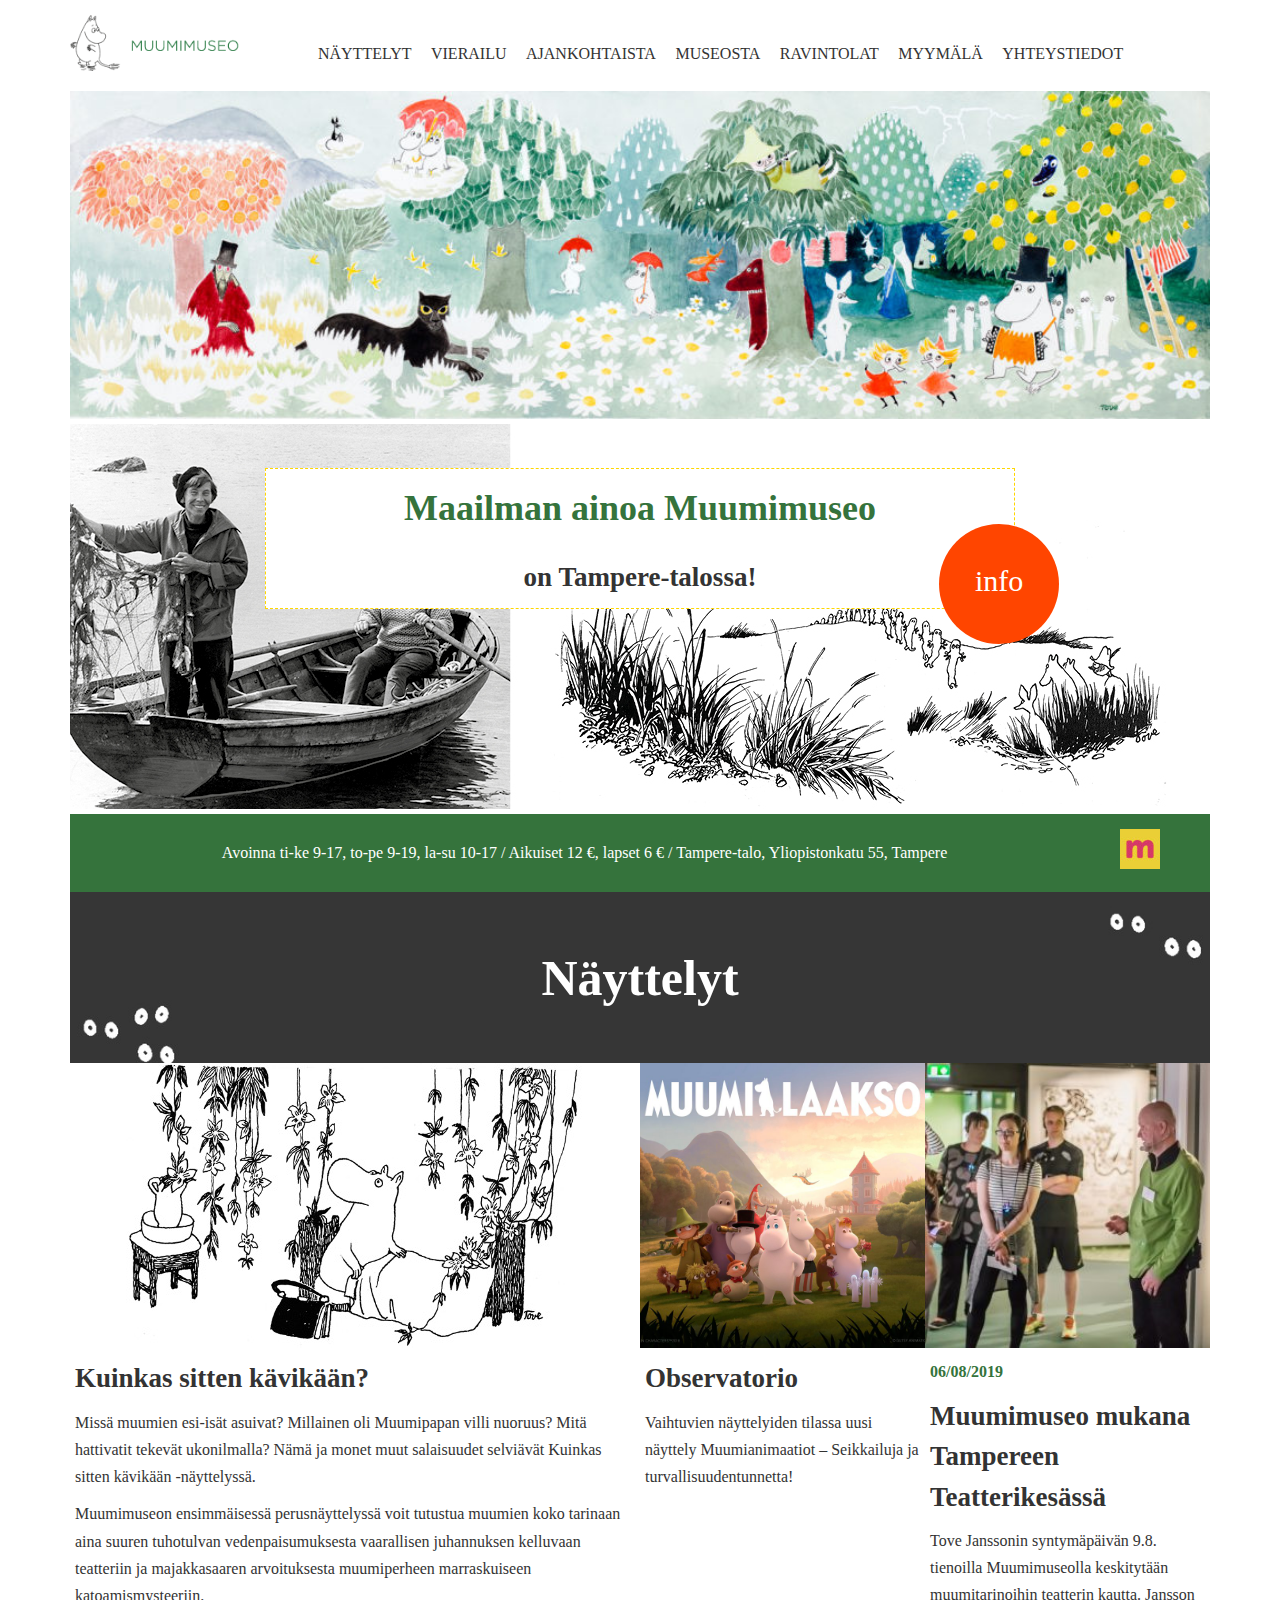
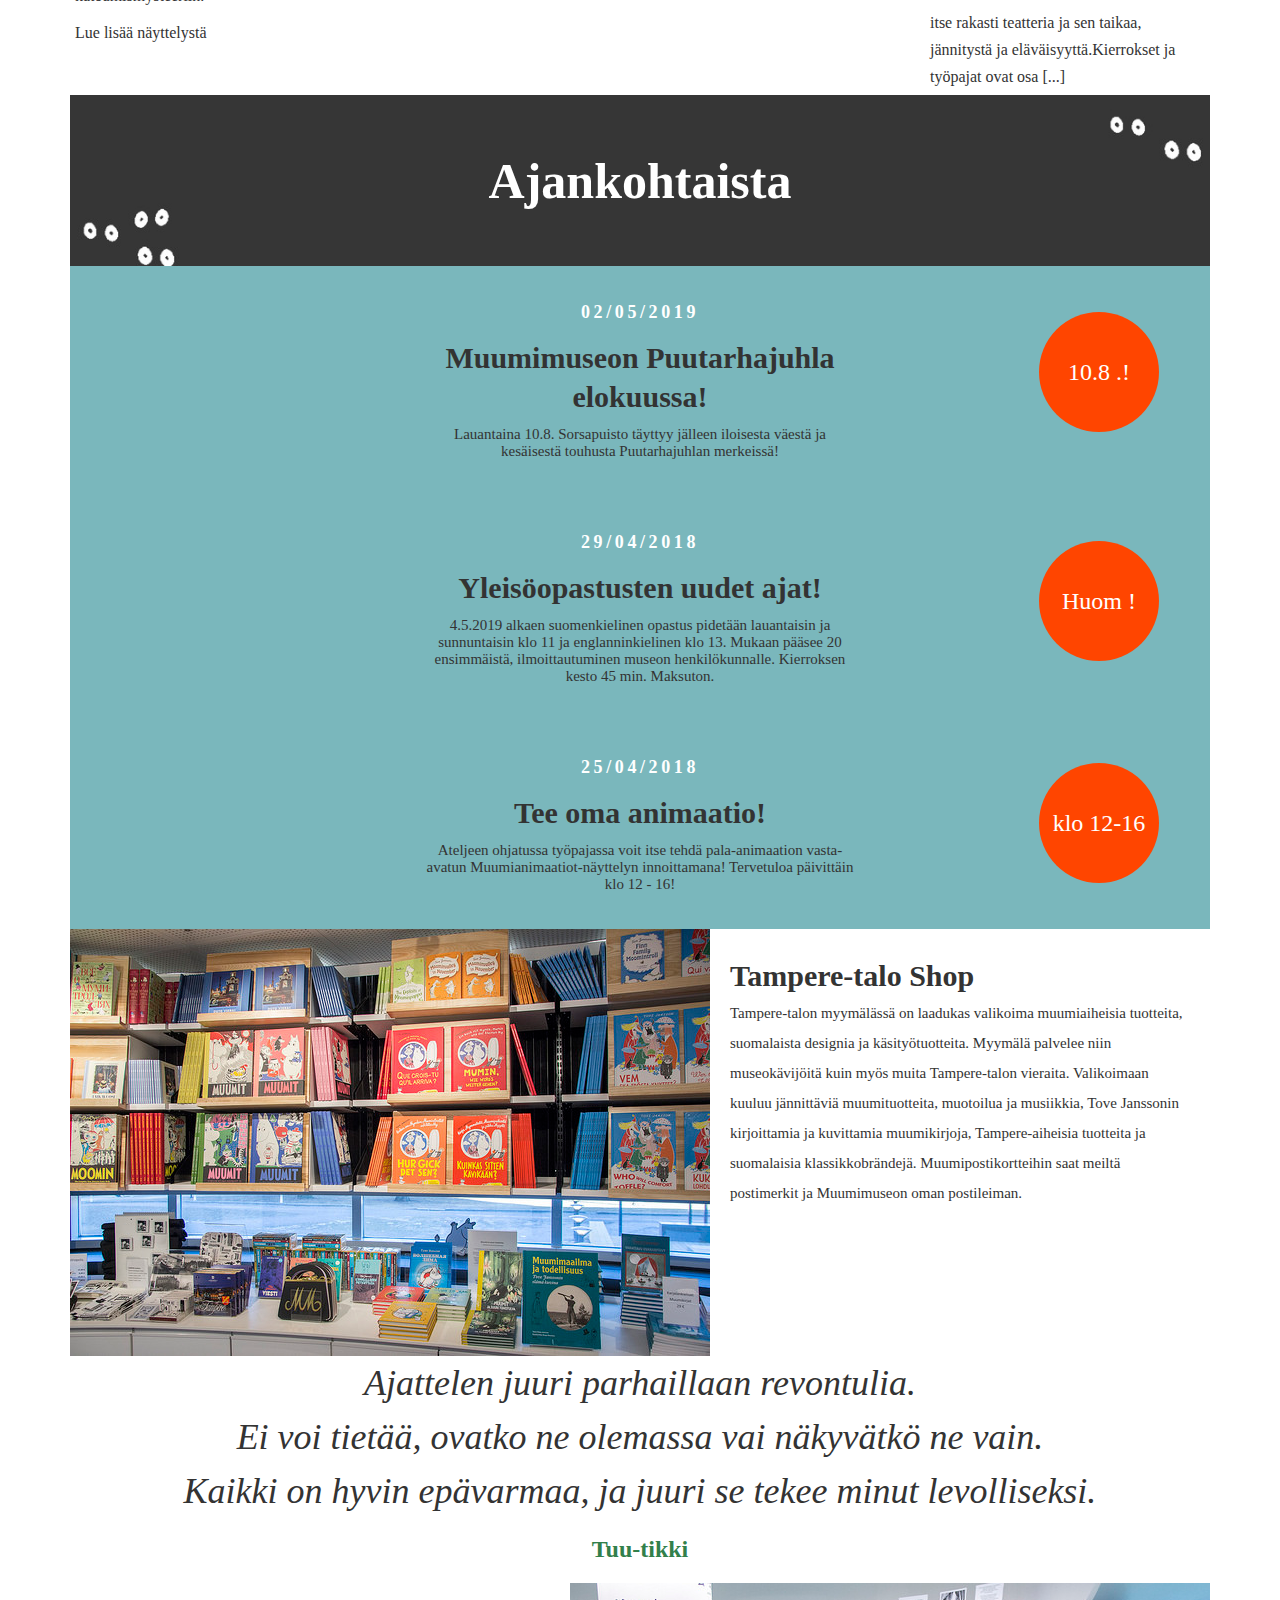
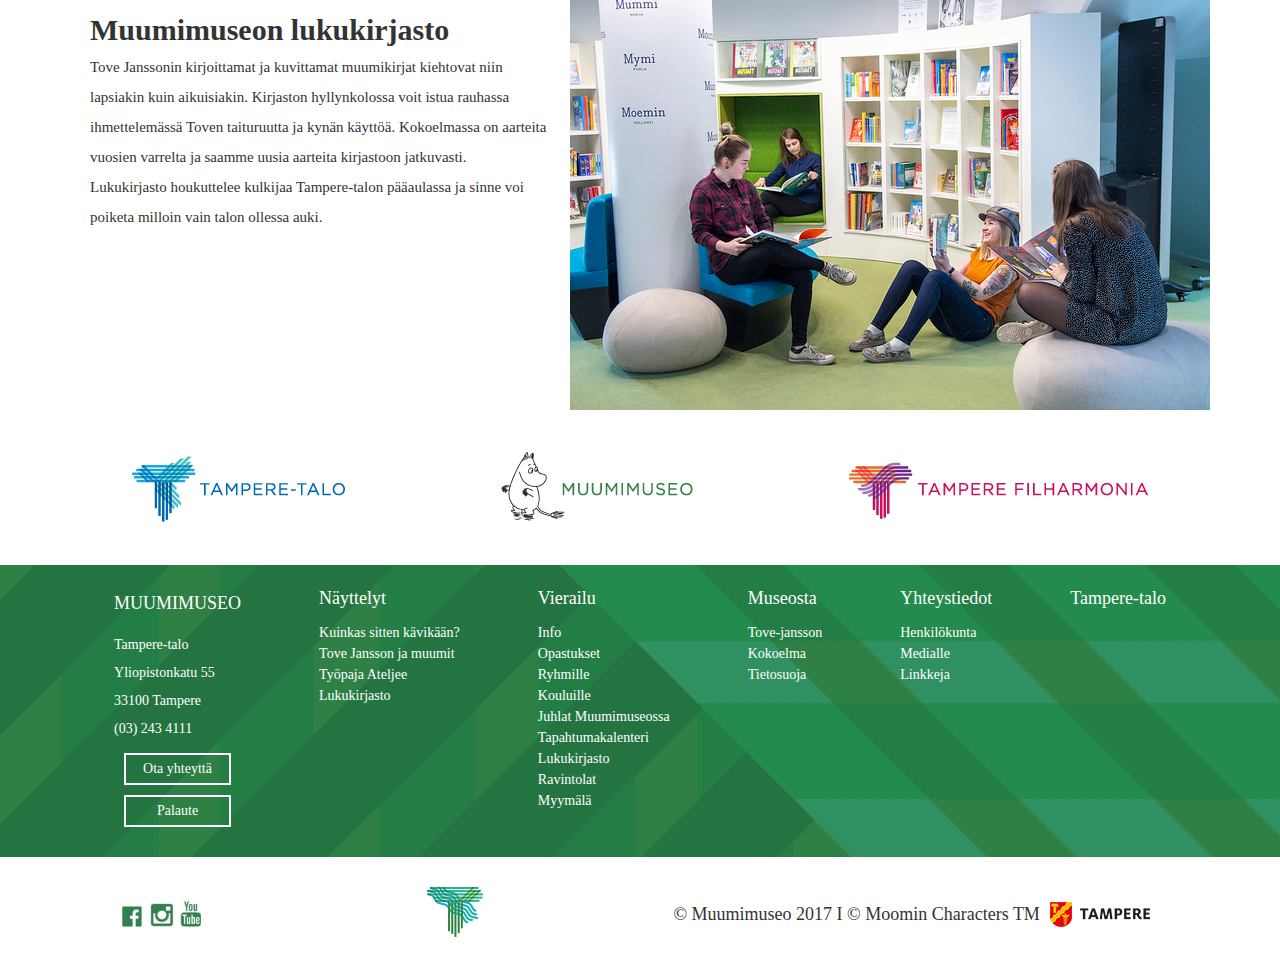
==== Week-3/index.html @ 2abb9e66 "Add files via upload" ====
<!DOCTYPE html>
<html lang="en">
<head>
    <meta charset="UTF-8">
    <meta name="viewport" content="width=device-width, initial-scale=1.0">
    <meta http-equiv="X-UA-Compatible" content="ie=edge">
    <link rel="stylesheet" href="style.css">
    <title>Dont Give Up!</title>
</head>
<body>

    <header class="container">
        
        <div class="topleftlogo">
            <a href="https://muumimuseo.fi/"><img src="images/logo-muumimuseo-fi.png" alt="Logo"></a>
        </div>

        <nav class="nav-container">
            <ul>
               <li>
                    <div class="navitem">
                        <a href="https://muumimuseo.fi/nayttelyt/"> Näyttelyt </a>
                        <ul class="drop-menu">
                            <!-- <li><a href="https://muumimuseo.fi/nayttelyt/kuinkas-sitten-kavikaan/">Kuinkas sitten kävikään?</a></li>
                            <li><a href="https://muumimuseo.fi/nayttelyt/observatorio/">Observatorio</a></li>
                            <li><a href="https://muumimuseo.fi/nayttelyt/lukukirjasto/">Lukukirjasto</a></li>
                            <li><a href="https://muumimuseo.fi/nayttelyt/tyopaja-ateljee/">Työpaja Ateljee</a></li>
                            <li><a href="https://muumimuseo.fi/myymala/">Myymälä</a></li>
                            <li><a href="https://muumimuseo.fi/tapahtumakalenteri/">Tapahtumat</a></li> -->
                        </ul> 
                    </div> 
                </li>

                <li>
                    <div class="navitem">
                        <a href="https://muumimuseo.fi/vierailu/">Vierailu</a>
                        <ul class="drop-menu">
                            <!-- <li><a href="https://muumimuseo.fi/vierailu/info/">Info </a></li>
                            <li><a href="https://muumimuseo.fi/vierailu/opastukset/">Opastukset ja työpajat </a></li>
                            <li><a href="https://muumimuseo.fi/vierailu/ryhmille-paketit/"> Ryhmille</a></li>
                            <li><a href="https://muumimuseo.fi/vierailu/kouluille/"> Kouluille</a></li>
                            <li><a href="https://muumimuseo.fi/vierailu/juhlat-muumimuseossa/"> Juhlat Muumimuseossa </a></li>
                            <li><a href="https://muumimuseo.fi/tapahtumakalenteri/"> Tapahtumat</a></li>
                            <li><a href="https://muumimuseo.fi/nayttelyt/lukukirjasto/"> Lukukirjasto </a></li>
                            <li><a href="https://muumimuseo.fi/ravintolat/"> Ravintolat</a></li>
                            <li><a href="https://muumimuseo.fi/myymala/">Myymälä </a></li>                    -->
                        </ul> 
                    </div>
                </li>

                <li>
                    <a href="https://muumimuseo.fi/ajankohtaista/">Ajankohtaista</a>
                </li>
                
                <li>
                    <div class="navitem">
                        <a href="#">Museosta</a>
                        <!-- <ul class="drop-menu">
                            <li><a href="https://muumimuseo.fi/museosta/tove-jansson/">Tove Jansson </a></li>
                            <li><a href="https://muumimuseo.fi/museosta/kokoelma/"> Kokoelma</a></li>
                            <li><a href="https://muumimuseo.fi/museosta/tietosuoja/">Tietosuoja </a></li>
                        </ul>  -->
                    </div>           
                </li>

                <li>
                    <a href="https://muumimuseo.fi/ravintolat/">Ravintolat</a>
                </li>

                <li>
                    <a href="https://muumimuseo.fi/myymala/">Myymälä</a>
                </li>

                <li>
                    <div class="navitem">
                        <a href="https://muumimuseo.fi/yhteystiedot/">Yhteystiedot</a>
                        <ul class="drop-menu">
                            <!-- <li><a href="https://muumimuseo.fi/yhteystiedot/henkilokunta/">Henkilökunta </a></li>
                            <li><a href="https://muumimuseo.fi/yhteystiedot/medialle/"> Medialle</a></li>
                            <li><a href="https://muumimuseo.fi/yhteystiedot/linkkeja/">Linkkejä </a></li> -->
                        </ul>
                    </div>            
                </li>
            </ul>

        </nav>
        
            
        
    </header>
            
    <!-- -------------------HEADER END------------------------- -->
    
    <!-- -------------------    MAIN    --- ----------------------- -->

    <main class="container">
        
        <!-- Banner -->
        <div class="banner-top">
            <img src="images/m-131-web-v-1024x295.jpg" alt="banner top image">
        </div>

        <div class="banner-rest">
           
            <div class="banner-mid">
                <div class="banner-mid-text">
                    <h1> Maailman ainoa Muumimuseo </h1>
                    <h2> on Tampere-talossa! </h2>
                </div>
                <div class="banner-mid-circle">
                    <p> <a href="https://muumimuseo.fi/vierailu/info/"> info </a> </p>
                </div>
            </div>

            <div class="banner-bottom">
                <img src="images/mv2.jpg" alt="banner bottom image">
            </div>

        </div>

        <!-- Green part -->
        <div class="green-info">
    
            <div class="green-info-text">
                <p> Avoinna ti-ke 9-17, to-pe 9-19, la-su 10-17 / Aikuiset 12 €, lapset 6 € / Tampere-talo, 
                Yliopistonkatu 55, Tampere </p>
            </div>

            <div class="green-info-logo">
                <img src="images/museokortti_ikoni.jpg" alt="green info image">
            </div>

        </div>

        <!-- ------ Eyes ------ -->
        <div class="eyes">
            <img src="images/silmat-vasen.gif" alt="eyes left">
            <h2>Näyttelyt</h2>
            <img src="images/silmat-oikea.gif" alt="eyes right">
        </div>
        
        
        <!-- Slides -->
        <div class="slides">
            <div class="slide1">
                <img src="images/m-155-web-v_285px.jpg" alt="slide">
                <h2> Kuinkas sitten kävikään? </h2>
                <p> Missä muumien esi-isät asuivat? Millainen oli Muumipapan villi nuoruus? Mitä 
                hattivatit tekevät ukonilmalla? Nämä ja monet muut salaisuudet selviävät Kuinkas sitten kävikään 
                -näyttelyssä. </p>
                <p> Muumimuseon ensimmäisessä perusnäyttelyssä voit tutustua muumien koko tarinaan aina suuren
                tuhotulvan vedenpaisumuksesta vaarallisen juhannuksen kelluvaan teatteriin ja majakkasaaren arvoituksesta 
                muumiperheen marraskuiseen katoamismysteeriin. </p>
                <p> <a href="https://muumimuseo.fi/nayttelyt/kuinkas-sitten-kavikaan/"> Lue lisää näyttelystä</a> </p>
            </div class>

            <div class="slide2"> 
                <img src="images/MMN_key_image_landscape_v03FI-2000px-web-720x720.jpg" alt="slide">
                <h2> Observatorio </h2>
                <p> Vaihtuvien näyttelyiden tilassa uusi näyttely Muumianimaatiot – Seikkailuja ja turvallisuudentunnetta! </p>
            </div>

            <div class="slide2">
                <img src="images/Visit_Tampere_Guided_Tour_Moomin_Museum_Laura_Vanzo-6-web-260x260 (1).jpg" alt="slide">
                <p class="date"> 06/08/2019 </p>
                <h2> Muumimuseo mukana Tampereen Teatterikesässä </h2>
                <p>  Tove Janssonin syntymäpäivän 9.8. tienoilla Muumimuseolla keskitytään muumitarinoihin teatterin kautta.
                 Jansson itse rakasti teatteria ja sen taikaa, jännitystä ja eläväisyyttä.Kierrokset ja työpajat ovat osa [...] </p>
            </div>

        </div>

        <!-- Eyes 2 -->
        <div class="eyes">
                <img src="images/silmat-vasen.gif" alt="eyes left">
                <h2>Ajankohtaista</h2>
                <img src="images/silmat-oikea.gif" alt="eyes right">
            </div>
            
     

        <!-- -------Blues ------ -->
        <div class="blues blue1">
            <div>
                <a href="https://muumimuseo.fi/nayttelyt/tyopaja-ateljee/" target="_blank">
                    <p class="date"> 02/05/2019</p>
                    <h2>Muumimuseon Puutarhajuhla elokuussa!</h2>
                    <p>Lauantaina 10.8. Sorsapuisto täyttyy jälleen iloisesta väestä ja kesäisestä touhusta
                     Puutarhajuhlan merkeissä!</p>
                </a>
            </div>
            <p class="blue-circle"> 10.8 .! </p>
        </div>
        
        <div class="blues blue2">
            <div>
                <a href="https://muumimuseo.fi/vierailu/taikatalvi/" target="_blank">
                    <p class="date"> 29/04/2018</p>
                    <h2>Yleisöopastusten uudet ajat!</h2>
                    <p>4.5.2019 alkaen suomenkielinen opastus pidetään lauantaisin ja sunnuntaisin klo 11
                    ja englanninkielinen klo 13. Mukaan pääsee 20 ensimmäistä, ilmoittautuminen museon henkilökunnalle. 
                    Kierroksen kesto 45 min. Maksuton.</p>
                </a>
            </div>
            <p class="blue-circle"> Huom ! </p>
        </div>

        <div class="blues blue3">
            <div>
                <a href="https://muumimuseo.fi/vierailu/taikatalvi/" target="_blank">
                    <p class="date"> 25/04/2018</p>
                    <h2>Tee oma animaatio!</h2>
                    <p>Ateljeen ohjatussa työpajassa voit itse tehdä pala-animaation vasta-avatun Muumianimaatiot-näyttelyn
                     innoittamana! Tervetuloa päivittäin klo 12 - 16! </p>
                </a>
            </div>
            <p class="blue-circle"> klo 12-16 </p>
        </div>

        <!-- --------- Article --------- -->
            <div class="article">
                <img src="images/Kuvagalleria-5.jpg" alt="article image1">
                <div>
                    <h2>Tampere-talo Shop </h2>
                    <p>Tampere-talon myymälässä on laadukas valikoima muumiaiheisia tuotteita, suomalaista designia ja käsityötuotteita. Myymälä palvelee niin museokävijöitä kuin myös muita Tampere-talon vieraita. Valikoimaan kuuluu jännittäviä muumituotteita, muotoilua ja musiikkia, Tove Janssonin kirjoittamia ja kuvittamia muumikirjoja, Tampere-aiheisia tuotteita ja suomalaisia klassikkobrändejä. Muumipostikortteihin saat meiltä postimerkit ja Muumimuseon oman postileiman.</p>       
                </div>
            </div>
               
            <div class="tikki">
                <p class="ajattelen"> Ajattelen juuri parhaillaan revontulia.
                    <br>Ei voi tietää, ovatko ne olemassa vai näkyvätkö ne vain.
                    <br>Kaikki on hyvin epävarmaa, ja juuri se tekee minut levolliseksi.
                </p>
        
                <h2>Tuu-tikki</h2>
            </div>
        
            <div class="article">
                    <div>
                        <h2>Muumimuseon lukukirjasto</h2>
                        <p>Tove Janssonin kirjoittamat ja kuvittamat muumikirjat kiehtovat niin lapsiakin kuin aikuisiakin. Kirjaston hyllynkolossa voit istua rauhassa ihmettelemässä Toven taituruutta ja kynän käyttöä. Kokoelmassa on aarteita vuosien varrelta ja saamme uusia aarteita kirjastoon jatkuvasti. <br>Lukukirjasto houkuttelee kulkijaa Tampere-talon pääaulassa ja sinne voi poiketa milloin vain talon ollessa auki.</p>
                    </div>
                    <img src="images/Lukikirjasto-1.jpg" alt="article image2">
                </div>
            </div>

            <!-- ------- logos before footer ------ -->
            <div class="logos">
                <a href="https://tampere-talo.fi/" target="_blank"><img src="images/footer-logo-tampere-talo.png" alt="logo1" ></a>
                <a href="https://muumimuseo.fi/" target="_blank"><img src="images/footer-logo-muumimuseo new.png" alt="logo2" ></a>
                <a href="https://tamperefilharmonia.fi/" target="_blank"><img src="images/footer-logo-tampere-filharmonia.png" alt="logo3" ></a>
            </div>
        
        <!------------------------------ MAIN Ends ---------------------------------------  -->
                
    </main>

    <footer>
        <div class="footer-1-background">    
            <div class="container footer-1">
                <ul class="footer-ul-1">
                    <li><h4>MUUMIMUSEO</h4></li>
                    <li>Tampere-talo</li>
                    <li>Yliopistonkatu 55</li>
                    <li>33100 Tampere</li>
                    <li>(03) 243 4111</li>
                    <li class="footer-button">Ota yhteyttä</li>
                    <li class="footer-button">Palaute</li>
                </ul>
                <ul>
                    <li><h4>Näyttelyt</h4></li>
                    <li>Kuinkas sitten kävikään?</li>
                    <li>Tove Jansson ja muumit</li>
                    <li>Työpaja Ateljee</li>
                    <li>Lukukirjasto</li>
                </ul>
                <ul>
                    <li><h4>Vierailu</h4></li>
                    <li>Info</li>
                    <li>Opastukset</li>
                    <li>Ryhmille</li>
                    <li>Kouluille</li>
                    <li>Juhlat Muumimuseossa</li>
                    <li>Tapahtumakalenteri</li>
                    <li>Lukukirjasto</li>
                    <li>Ravintolat</li>
                    <li>Myymälä</li>
                </ul>
                <ul>
                    <li><h4>Museosta</h4></li>
                    <li>Tove-jansson</li>
                    <li>Kokoelma</li>
                    <li>Tietosuoja</li>
                </ul>
                <ul>
                    <li><h4>Yhteystiedot</h4></li>
                    <li>Henkilökunta</li>
                    <li>Medialle</li>
                    <li>Linkkeja</li>
                </ul>
                <ul>
                    <li><h4>Tampere-talo</h4></li>
                </ul>
            </div>
        </div>  
    
        <div class="footer-2">
            <div class="social-icons">
                <img src="images/facebookikon.jpg" alt="">
                <img src="images/instagramikon.jpg" alt="">
                <img src="images/youtubeikon.jpg" alt="">
            </div>

            <div>
                <img src="images/footer-logo-muumimuseo-center.png" alt="">
            </div>

            <div class="tampere">
                <p>© Muumimuseo 2017 I © Moomin Characters TM</p>
                <img src="images/vaakuna_tampere_muumimuseo new.png" alt="">
            </div>

        </div>
    </footer>
    
</body>
</html>
---- Week-3/style.css ----
* {
    margin:0;
    padding:0;
    color: #333333;
    box-sizing: border-box;
    list-style-type:none;
}

body{
    font-size:18px;
}

img {
    max-width:100%; 
}

a {
    display:block; 
    text-decoration:none;
}

.container {
    margin-left: auto;
    margin-right: auto;
    padding-left: 15px;
    padding-right: 15px;
    width:1170px;
}

main img {width:100%;} 

/* ------------- HEADER --------------- */
header {
    display:flex;
    width: 100%;
    margin-left: auto;
    margin-right: auto;
    margin-top:15px;
    margin-bottom: 15px;
}
    
.topleftlogo img {
    max-width:80%;
}

.nav-container li {
    display:inline-block;
    text-transform: uppercase;
    font-size: 16px;
}   

.nav-container a, .navitem a {
    padding-top:30px; 
    padding-left:15px;
}



/* ------------------------- MAIN BANNER --------------------------- */
.banner-top {
    position: relative;
    z-index: 1;
}

.banner-mid {
    position: absolute;
    display: block;
    z-index: 3;
    background: white;
    border: 1px dashed gold;
    width: 750px;
    text-align: center;
    max-width: 100%;
    margin-left: auto;
    margin-right: auto;
    left: 0;
    right: 0;
    top:52%;
    line-height: 2.2;
}

.banner-mid-text h1 {
    color: #35733c;
}

.banner-mid-text h2 {
    color: #333333;
}


.banner-mid-circle {
    position: absolute;
    z-index: 4;
    border-radius: 50%;
    background: orangered;
    width: 120px;
    height: 120px;
    color: white;
    font-size: 30px;
    text-align: center;
    vertical-align: middle;
    top: 40%;
    left: 90%;
}

.banner-mid-circle p {
    position: relative;
    top:20%;
}

.banner-mid-circle a {
    color: white;
}


.banner-bottom {
    position: relative;
    z-index: 2;
}

/* Green Info */
.green-info {
    display: flex;
    background: #35733c;
    width: 100%;        
    padding: 15px;
}

.green-info-text {
    width: 90%;
    font-size: 16px;
    color: white;
    text-align: center;
    padding: 15px;
} 

.green-info-logo {
    width: 10%;
    text-align: center;
} 

.green-info img {
    max-width: 40px;
    height: 40px;
}

.green-info p {
    color: white;
}

/* ---------Eyes----------- */
.eyes {
    display: flex;
    justify-content: space-between;
    background: #363636;
    align-items: center;
}

.eyes h2 {
    color: white;
    font-size: 50px;
    
}
.eyes img {
    width: 15%;

}


/* ---- Slides ----- */
.slides {
    display: flex;
}

.slide1 {
    width: 50%;
}

.slide2 {
    width: 25%;
}

.slides img {
    max-width: 100%;
    height: auto;
}

.slides p {
    font-size: 16px;
    font-family: serif;
    padding: 5px;
    line-height: 1.7;
}

.slides h2 {
    padding: 5px;
    line-height: 1.5;
}

.date {
    font-size: 18px;
    color: #35733c;
    font-weight: bold;
}

/* Eyes 2 */
.eyes {
    display: flex;
    justify-content: space-between;
    background: #363636;
    align-items: center;
}

.eyes h2 {
    color: white;
    
}
.eyes img {
    width: 15%;

}

/* ------- Blues------ */
.blues {
    position: relative; 
    background-color:#7ab7bc;
    width:100%;
    text-align:center;
    padding:2em;
}

.blues h2 {
    font-size: 30px;  
    padding: 10px;
    line-height: 1.3;
}

.blues p {
    font-size: 15px;
}

.blues .date {
    color:white; 
    letter-spacing: 0.2em;
    font-family: 'Times New Roman', Times, serif;
    padding-bottom: 5px;
    font-size: 18px;
}


.blues .blue-circle {
    top:20%;
    left:85%;
    font-size: 24px;    
}


.blues div {
    width:40%;
    margin:auto;
}

.blue-circle {
    position: absolute;
    text-align:center;
    line-height: 5em;
    font-size:25px;    
    width:120px;
    height:120px;
    background:orangered;
    border-radius: 50%;
    z-index:5;
    left:70%;
    top:30%;   
    color: white; 
}


/* ------------ Article --------- */

.article {
    display:flex;
}

.article div {
    padding:30px 20px;
}

.article p {
    font-size: 15px;
    letter-spacing: 1;
    line-height: 2;
}

.article h2 {
    font-size:30px; 
    padding-bottom:5px; 
}

.tikki {
    text-align: center;
}     

.tikki p {
    font-family: 'Times New Roman', Times, serif;
}

.tikki h2 {
    font-size: 40px;
    color:#32804B;
    padding-top: 8px;
    padding-bottom: 10px;
    margin: 10px;
    font-size: 24px;
}


.ajattelen {
    font-size: 2em;
    line-height: 1.5;
    font-style: italic;
}


/* ----- before footer ----- */
.logos {
    display:flex;
}
    
/* FOOTER */

footer {
    width: 100%;
}
.footer-1-background {
    background-image: url(images/bg-footer-navi.jpg);
}

.footer-1 {
    display: flex;
    justify-content: space-around;
    line-height: 1.5;
    padding: 20px;
}


.footer-1 ul li, .footer-1 ul li h4  {
 color: white; 
 font-weight: 1;
 font-size: 14px;

}

.footer-1 ul li h4 {
    padding-bottom: 10px;
    font-size: 18px;
    text-align: left;
} 

.footer-ul-1 {
    line-height: 2;
    font-size: 20px;
}

.footer-button {
    border: 2px solid white;
    text-align: center;
    font-size: 20px;
    margin: 10px;
}

.footer-2 {
    display: flex;
    justify-content: space-around;
    padding: 30px;
}

.social-icons {
    line-height: 0.5;
    margin: auto 0;
}
.social-icons img {
    width:20%;
}
.footer-2 img {}

.tampere {
    display: flex;
    padding: 10px;
}

.tampere p {
    margin: auto;
}

.tampere img {
    margin: auto;
    /* max-width: 100%;  */
    padding-left: 10px;
}
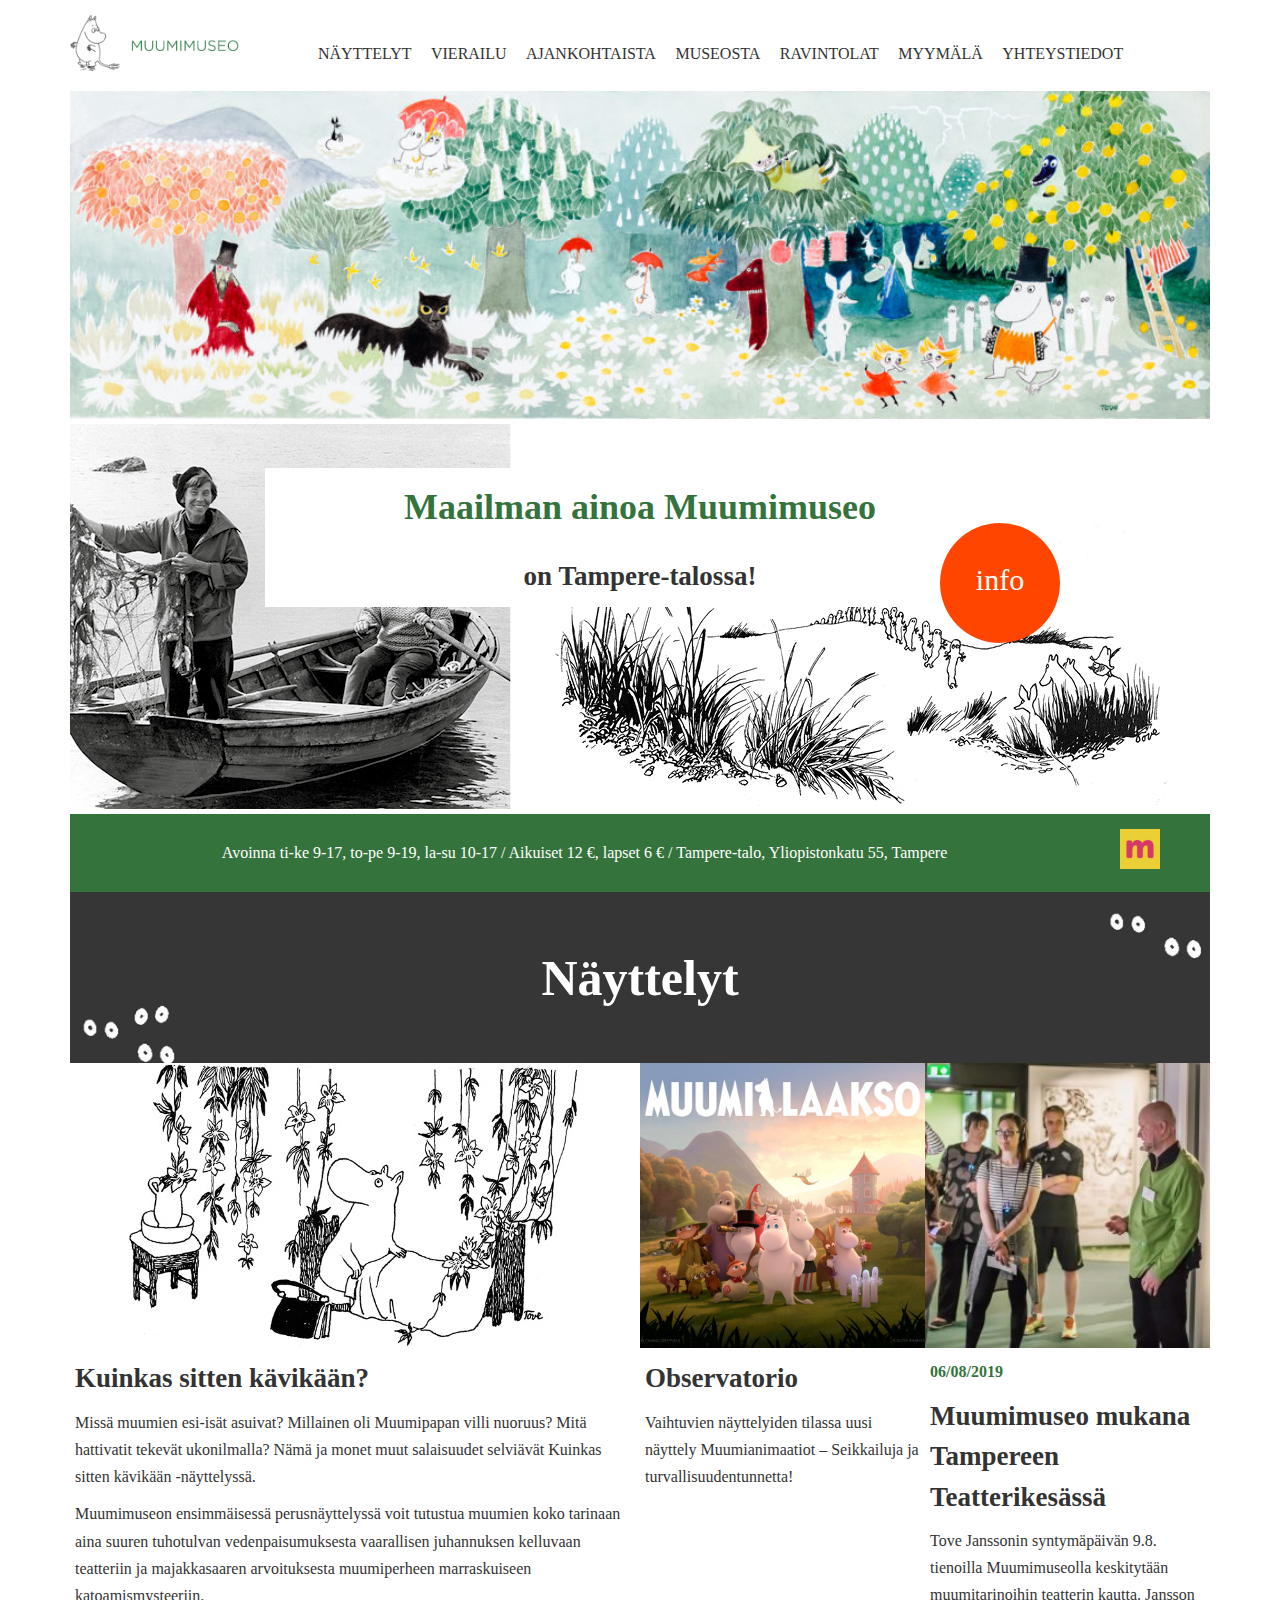
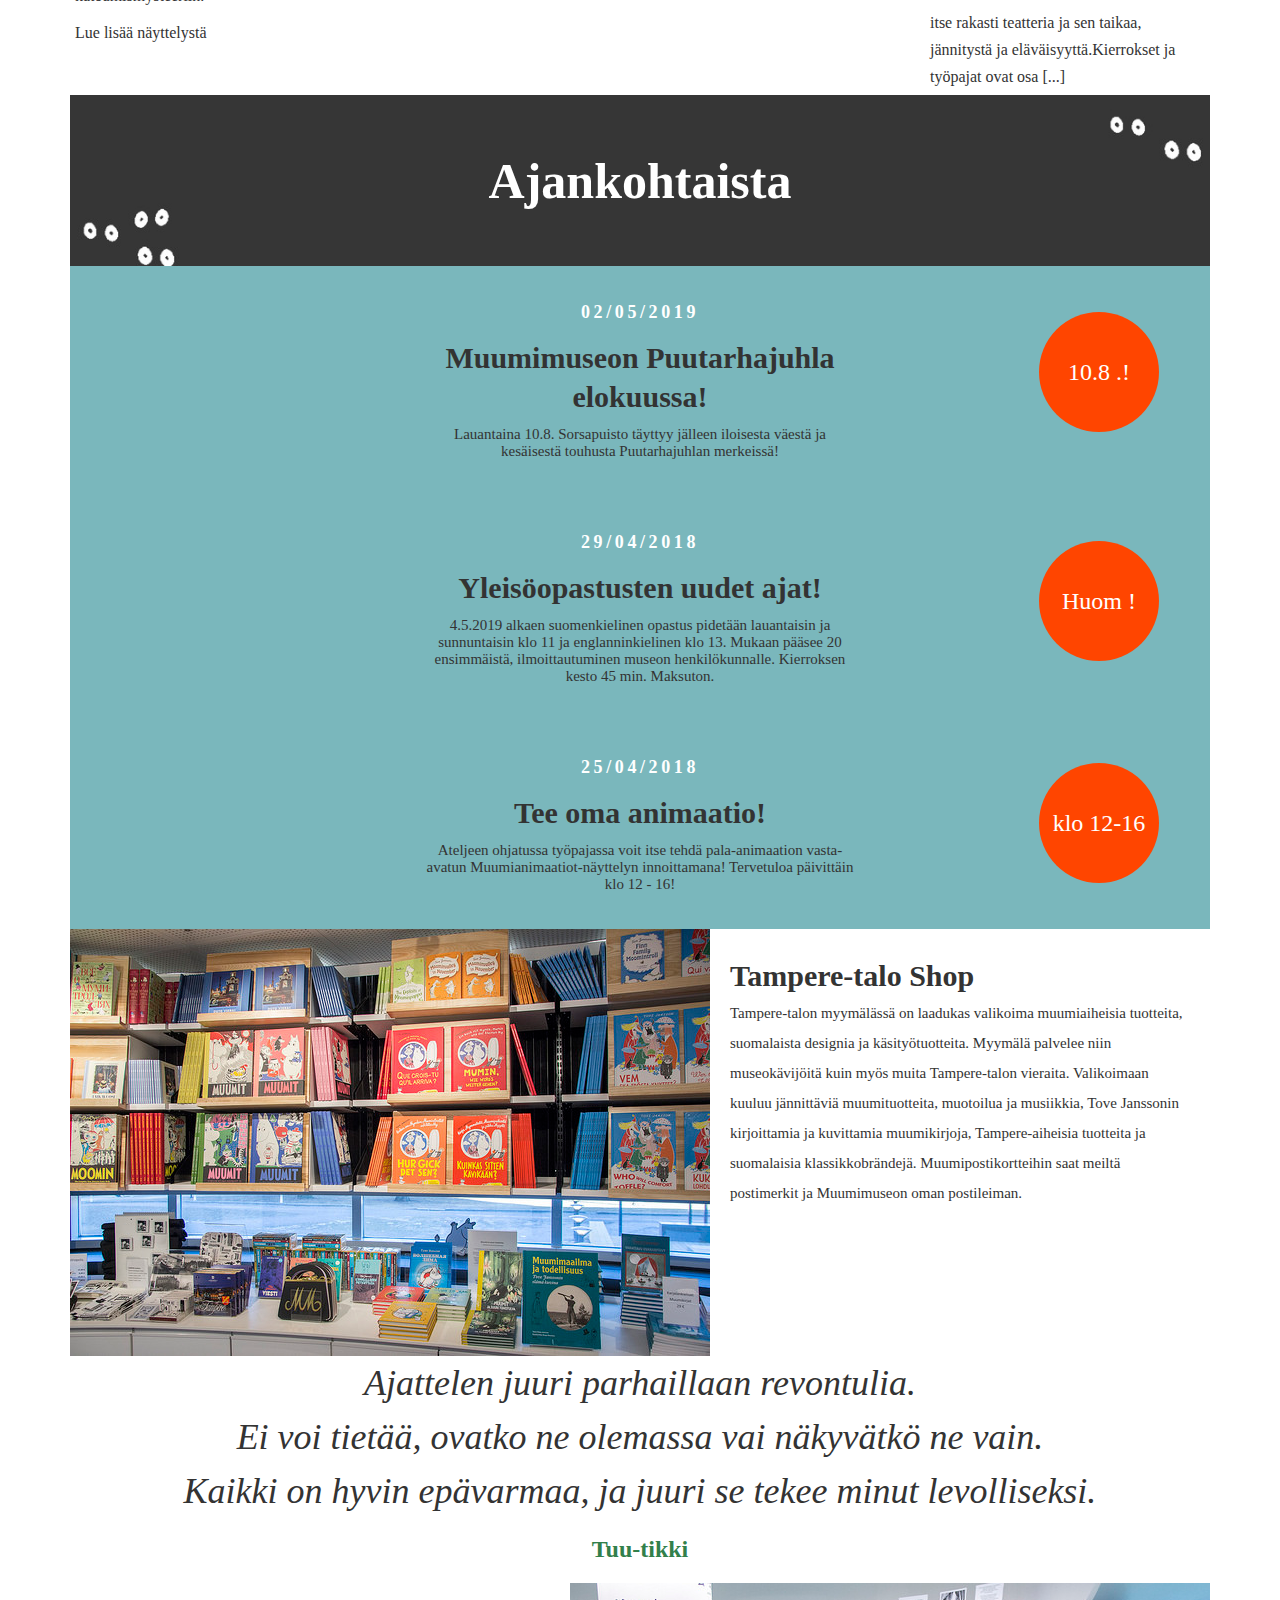
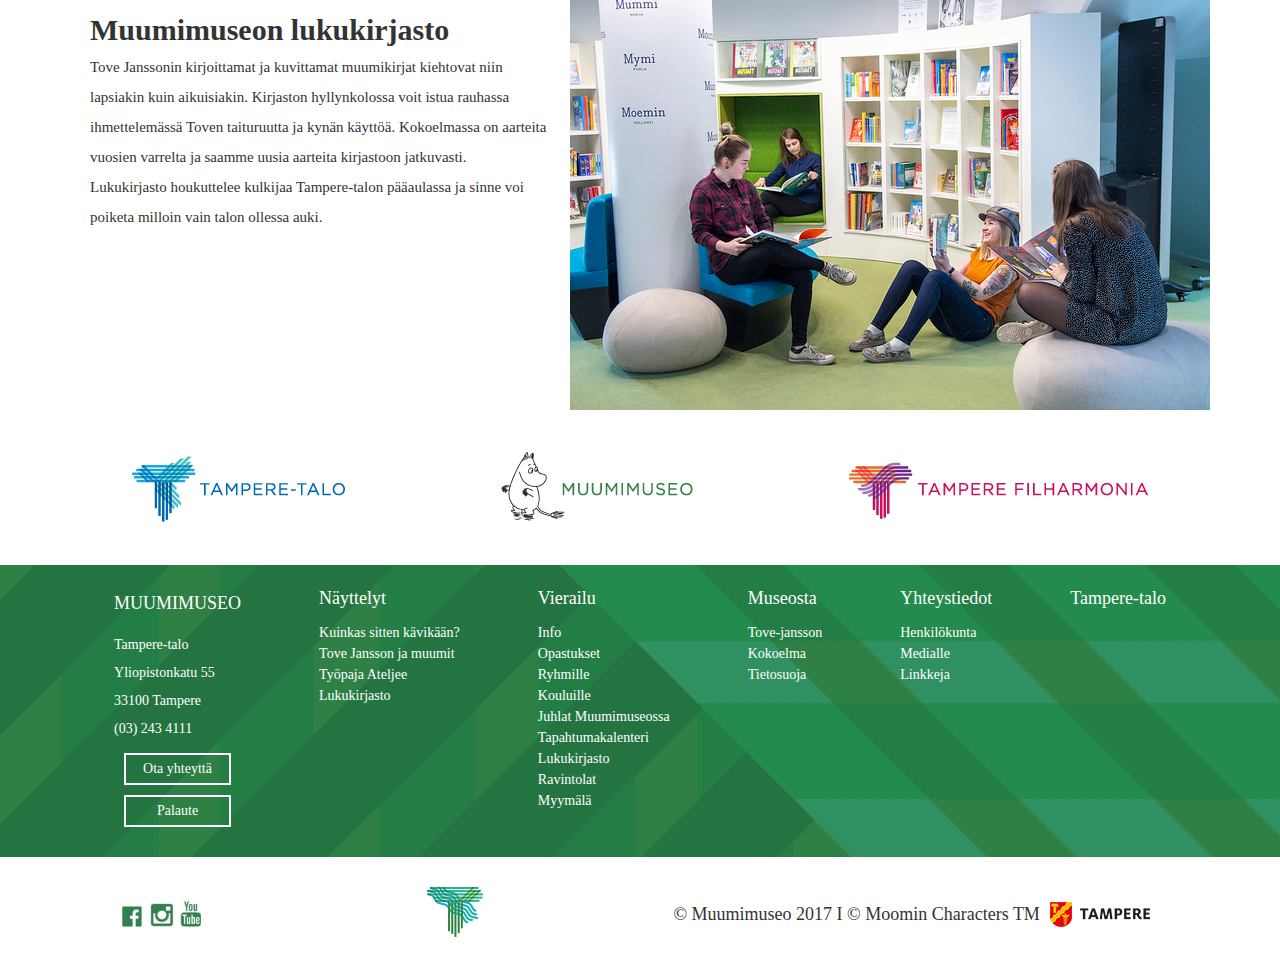
==== commit 621ec4a6: "Add files via upload" ====
--- a/Week-3/index.html
+++ b/Week-3/index.html
@@ -5,8 +5,12 @@
     <meta name="viewport" content="width=device-width, initial-scale=1.0">
     <meta http-equiv="X-UA-Compatible" content="ie=edge">
     <link rel="stylesheet" href="style.css">
-    <title>Dont Give Up!</title>
+    <title>Maailman ainoa Muumimuseo on Tampereella</title>
 </head>
+
+<!-- Unfortunately, I couldn`t finish the assignment. 
+    (There is no media queries yet)
+     I will try to complete it in a few days.  -->
 <body>
 
     <header class="container">
--- a/Week-3/style.css
+++ b/Week-3/style.css
@@ -67,7 +67,7 @@
     display: block;
     z-index: 3;
     background: white;
-    border: 1px dashed gold;
+    /* border: 1px dashed gold; */
     width: 750px;
     text-align: center;
     max-width: 100%;
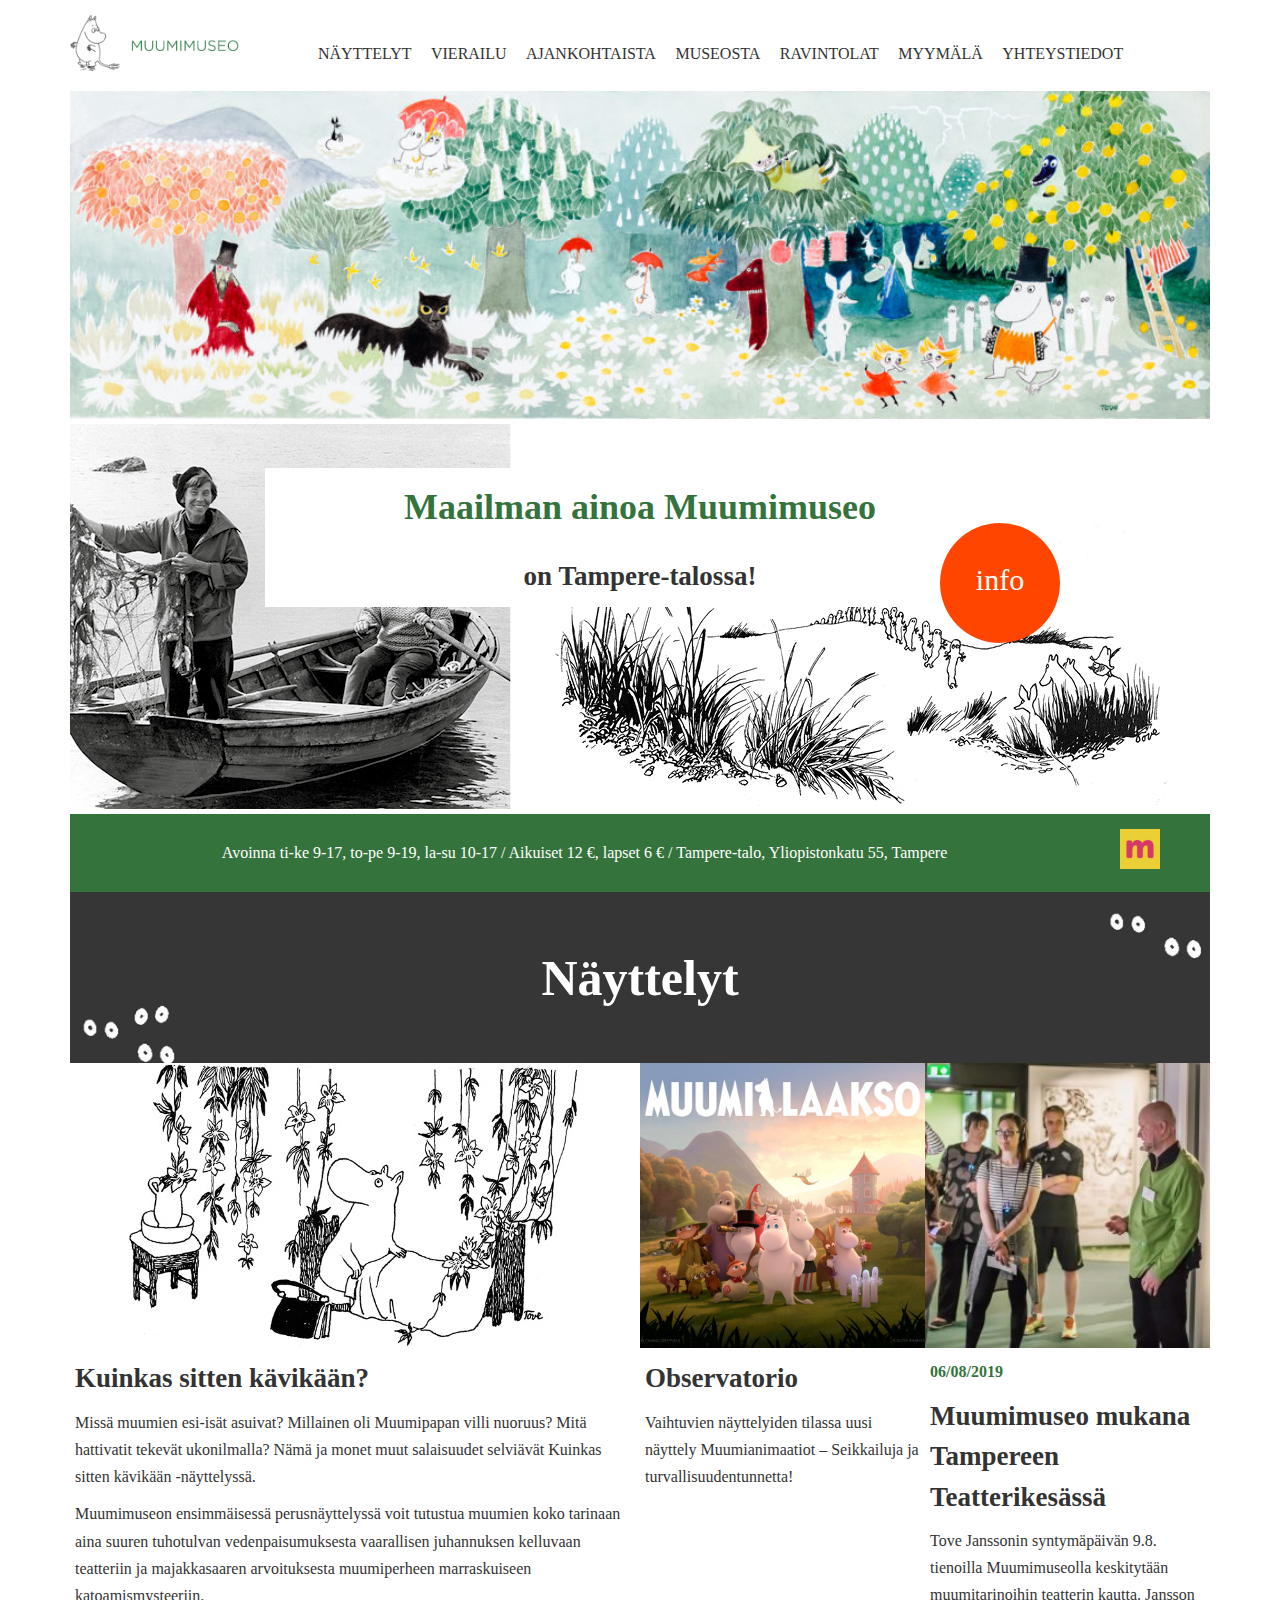
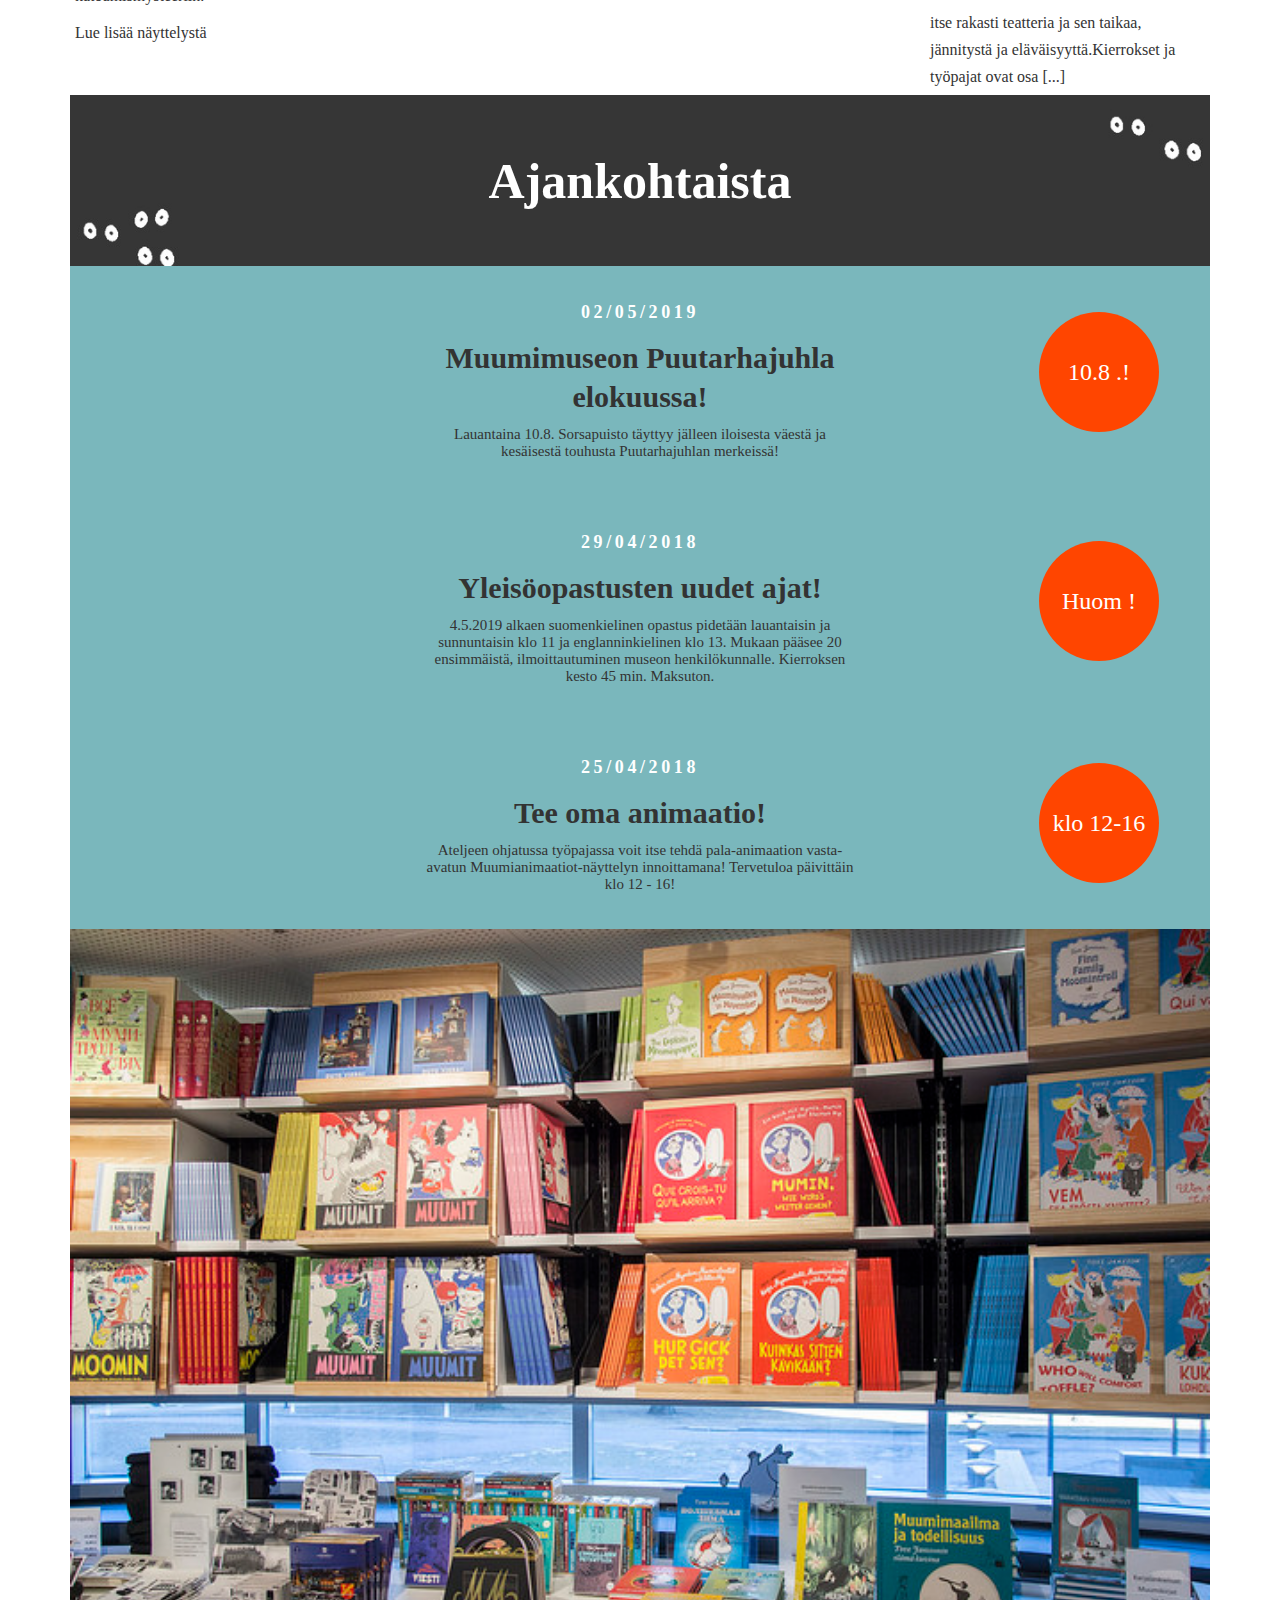
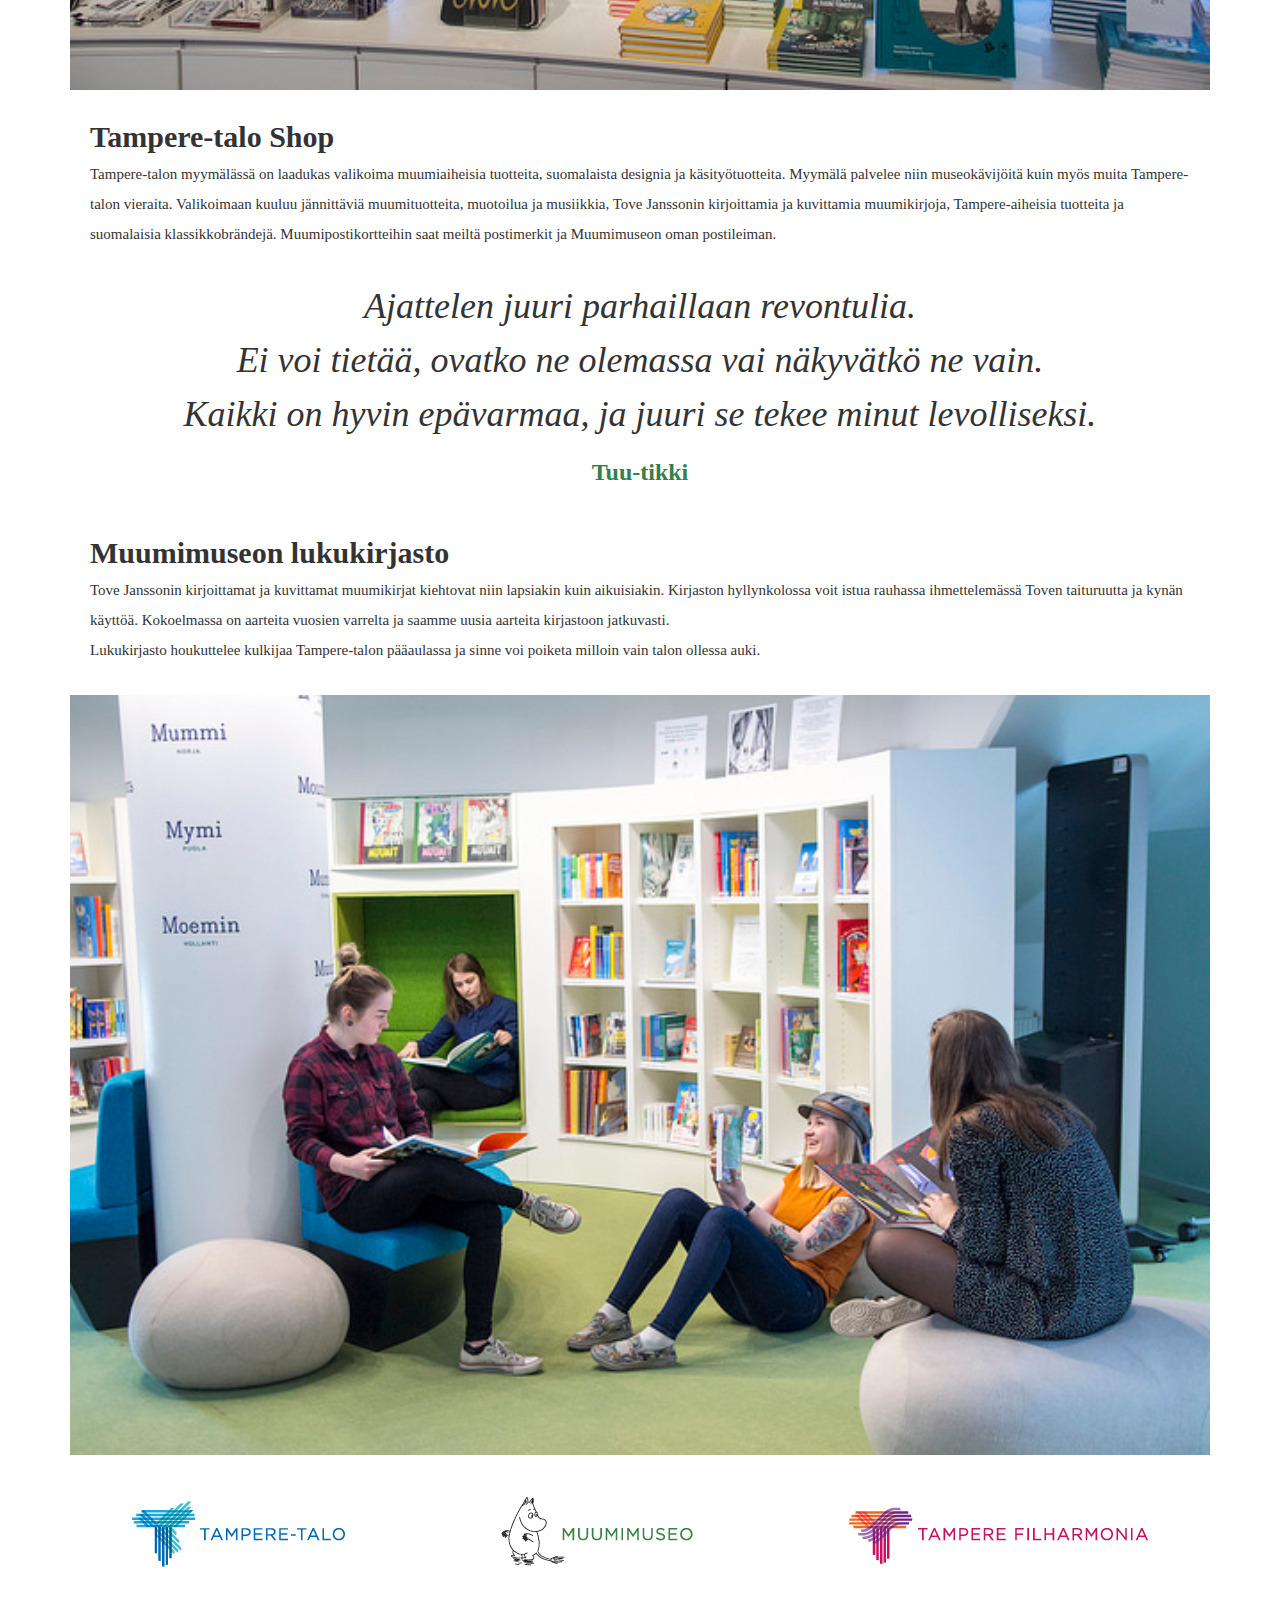
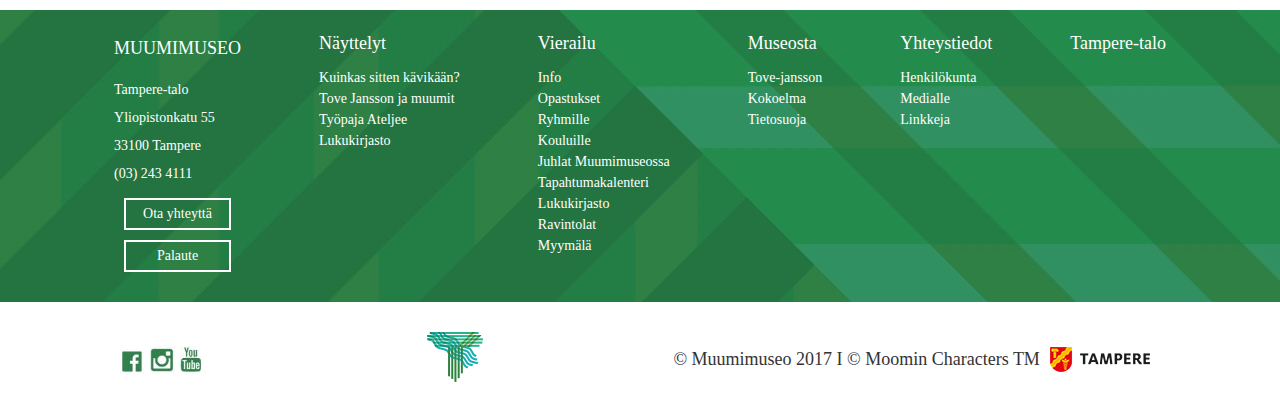
==== commit 114ac343: "Add files via upload" ====
--- a/Week-3/index.html
+++ b/Week-3/index.html
@@ -13,6 +13,8 @@
      I will try to complete it in a few days.  -->
 <body>
 
+    
+<!-------------- HEADER ---------------------  -->
     <header class="container">
         
         <div class="topleftlogo">
@@ -93,7 +95,6 @@
         
     </header>
             
-    <!-- -------------------HEADER END------------------------- -->
     
     <!-- -------------------    MAIN    --- ----------------------- -->
 
@@ -254,10 +255,10 @@
                 <a href="https://muumimuseo.fi/" target="_blank"><img src="images/footer-logo-muumimuseo new.png" alt="logo2" ></a>
                 <a href="https://tamperefilharmonia.fi/" target="_blank"><img src="images/footer-logo-tampere-filharmonia.png" alt="logo3" ></a>
             </div>
-        
-        <!------------------------------ MAIN Ends ---------------------------------------  -->
-                
+                        
     </main>
+
+    <!-- ------------------------FOOTER------------------- -->
 
     <footer>
         <div class="footer-1-background">    
--- a/Week-3/style.css
+++ b/Week-3/style.css
@@ -8,6 +8,7 @@
 
 body{
     font-size:18px;
+    
 }
 
 img {
@@ -24,7 +25,8 @@
     margin-right: auto;
     padding-left: 15px;
     padding-right: 15px;
-    width:1170px;
+    max-width:1170px;
+    width: 100%;
 }
 
 main img {width:100%;} 
@@ -60,6 +62,10 @@
 .banner-top {
     position: relative;
     z-index: 1;
+}
+
+.banner-top img {
+    width: 100%;
 }
 
 .banner-mid {
@@ -280,6 +286,7 @@
 
 .article {
     display:flex;
+    flex-wrap: wrap;
 }
 
 .article div {
@@ -397,4 +404,86 @@
     margin: auto;
     /* max-width: 100%;  */
     padding-left: 10px;
-}+}
+
+/* -------------Media Queries ----------- */
+
+@media (max-width:1080px) {
+
+    * {
+        margin-right: 0;
+    }
+    .container  {
+        /* max-width:620px; */
+        max-width: 80%;
+        /* overflow-x: hidden; */
+        margin:0;
+        
+    }
+
+    .nav-container {
+        display:none;
+    }
+
+    .banner-top img, .banner-bottom img {
+        /* max-width:600px; */
+        max-width:100%;
+    }
+
+    .banner-mid {
+        position: relative;
+    }
+
+    .banner-mid-circle {
+        position: absolute;
+        /* top;60%; */
+        right:30%;
+        width:90px;
+        height: 90px;    
+    }
+
+    .slides {
+        flex-wrap: wrap;
+    }
+    .slide1, .slide2 {
+        width:49%;
+    }
+
+    .slides h2 {
+        font-size: 20px;
+    }
+
+
+    .blue-circle {
+        position: relative;
+        text-align: center;
+        left:50%;
+        /* right:0; */
+    }
+
+    .blues .blue-circle {
+        margin-top:15px ; 
+        left:40%;
+        font-size: 24px;    
+    }
+
+    .blues p {  }
+    
+    
+    .logos {
+        flex-wrap: wrap;
+        
+    }
+
+    footer {
+        max-width:80%;
+        /* margin-left: auto;
+        margin-right: auto; */
+        margin:0;
+    }
+    
+    .footer-1 {
+        flex-wrap: wrap;
+    }
+}
+
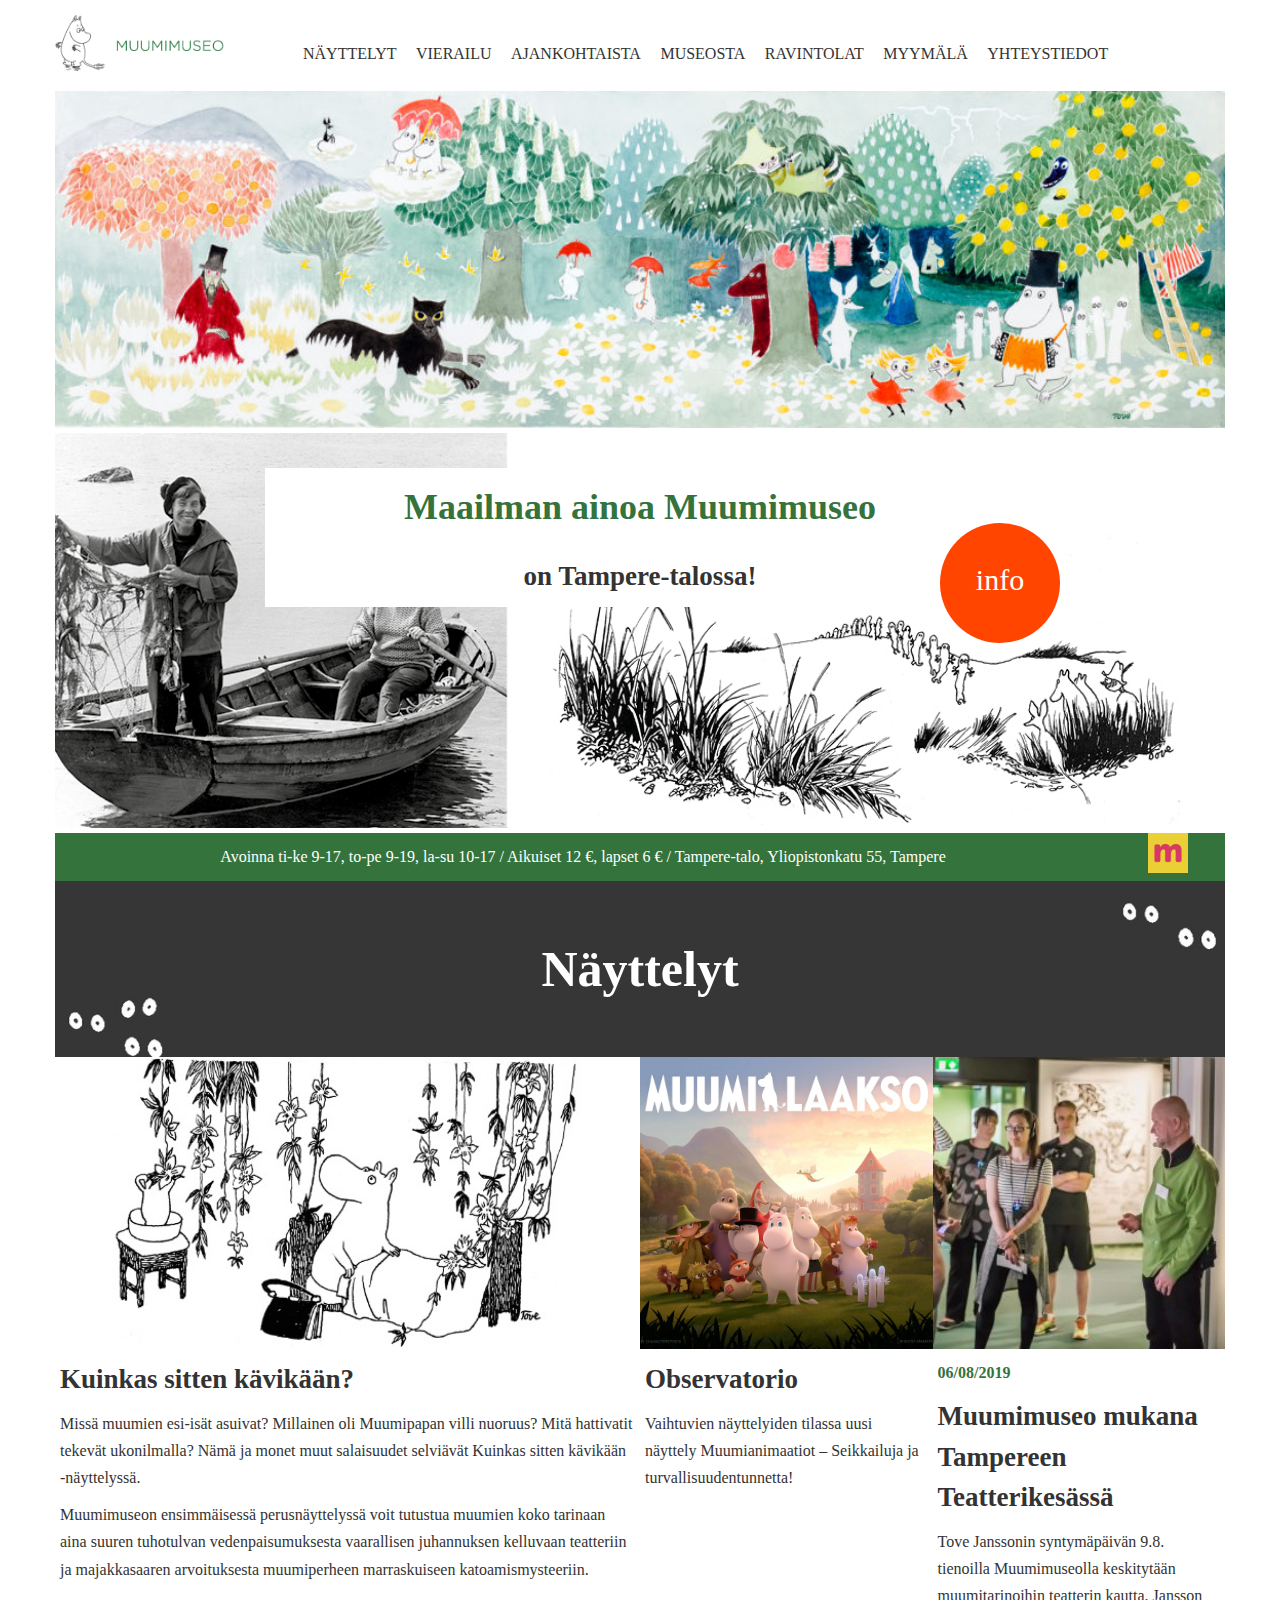
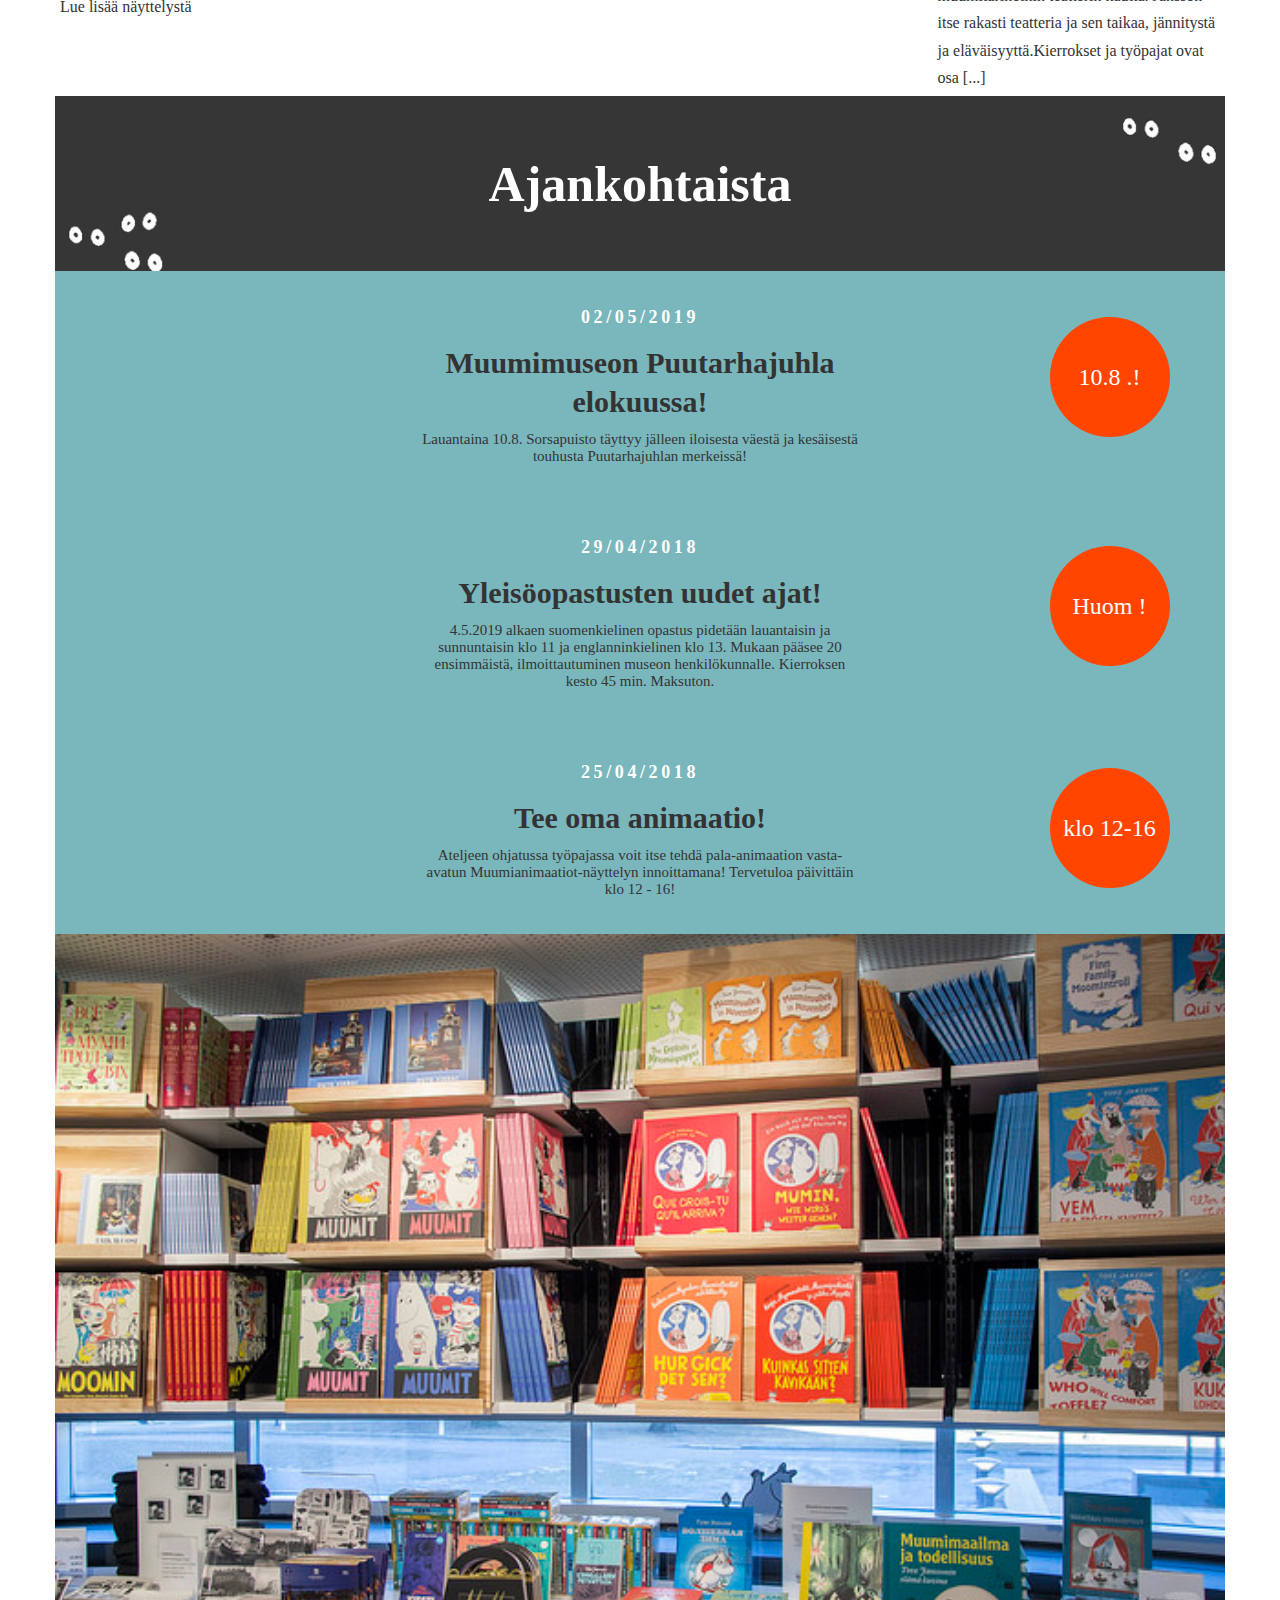
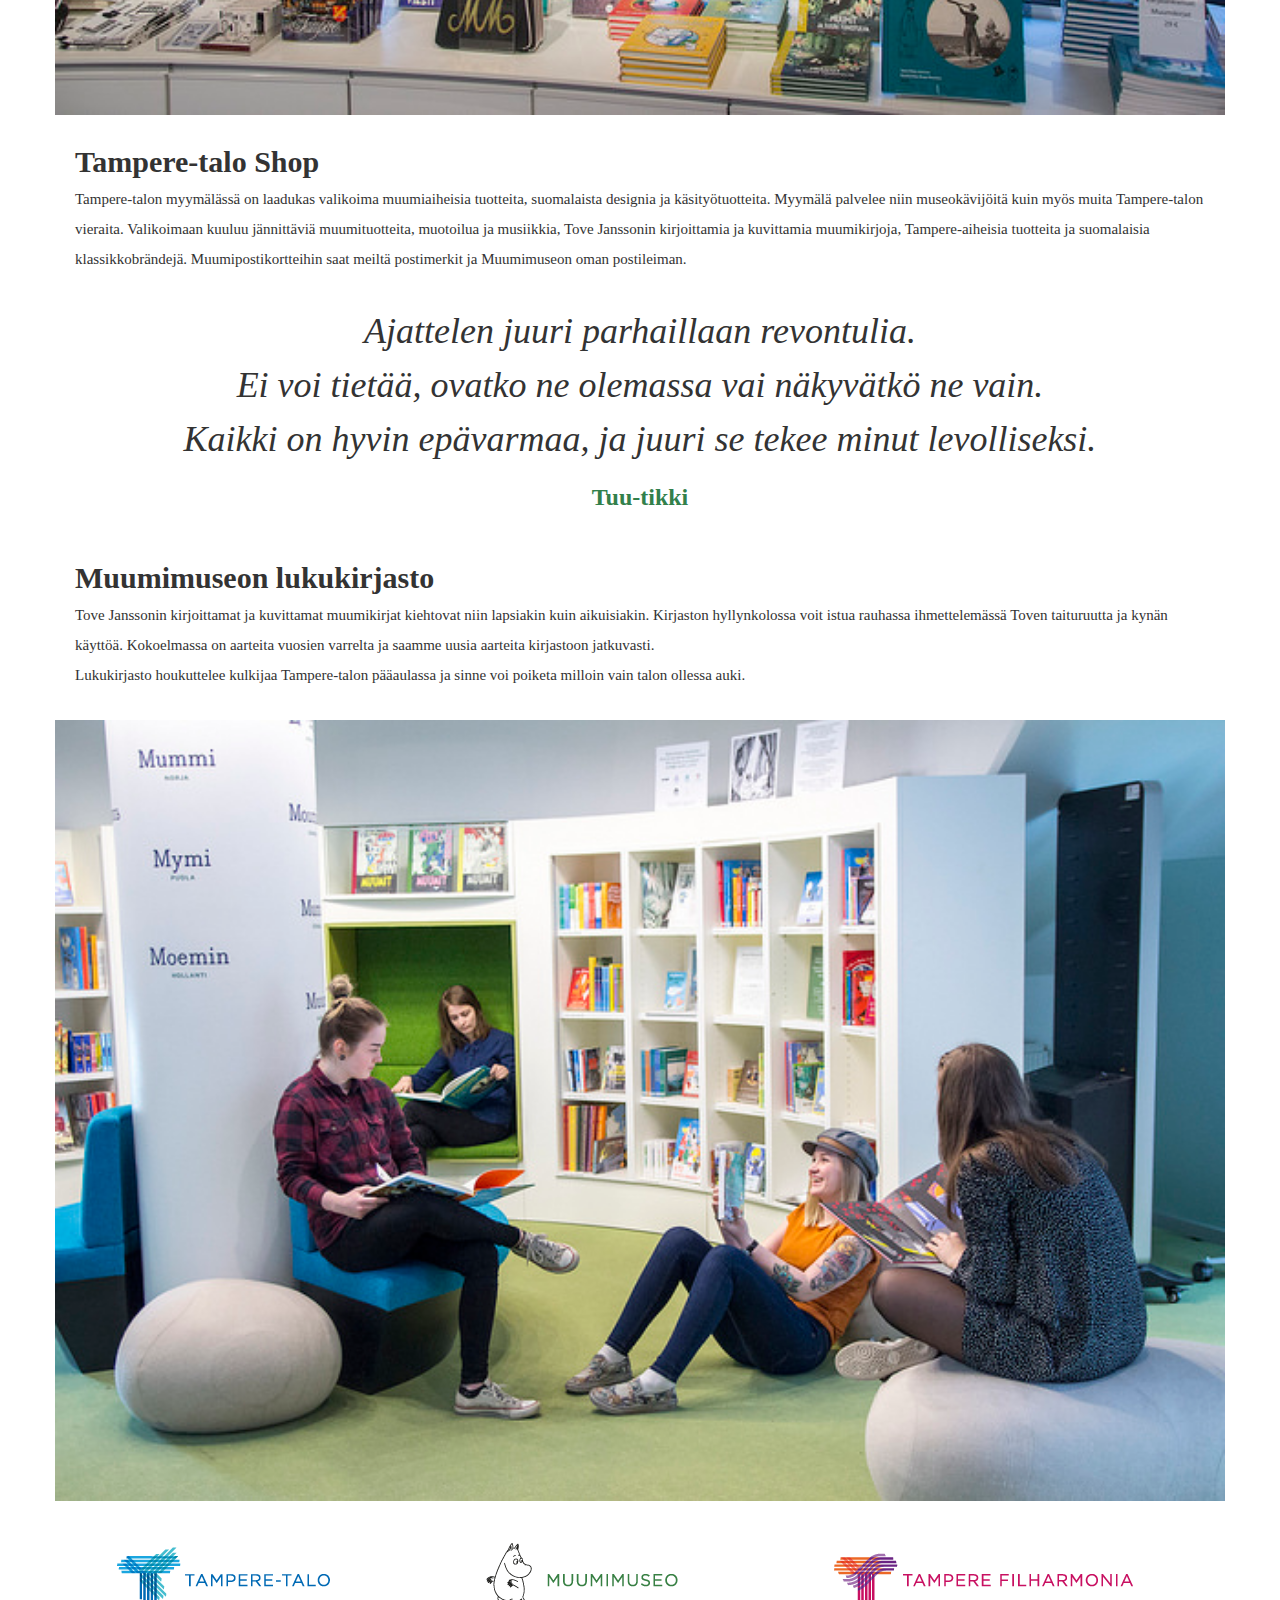
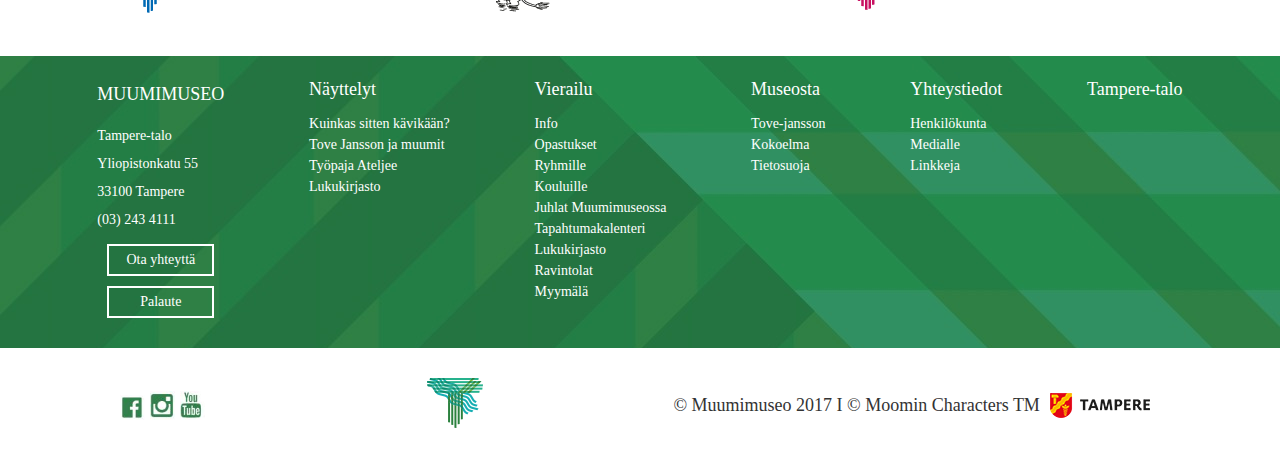
==== commit 7322123d: "Add files via upload" ====
--- a/Week-3/index.html
+++ b/Week-3/index.html
@@ -8,12 +8,9 @@
     <title>Maailman ainoa Muumimuseo on Tampereella</title>
 </head>
 
-<!-- Unfortunately, I couldn`t finish the assignment. 
-    (There is no media queries yet)
-     I will try to complete it in a few days.  -->
+<!-- I made changes to fix mobile versions issue. Also I removed the redundant and problematic codes.  -->
 <body>
 
-    
 <!-------------- HEADER ---------------------  -->
     <header class="container">
         
@@ -88,13 +85,9 @@
                     </div>            
                 </li>
             </ul>
-
         </nav>
         
-            
-        
     </header>
-            
     
     <!-- -------------------    MAIN    --- ----------------------- -->
 
@@ -106,7 +99,6 @@
         </div>
 
         <div class="banner-rest">
-           
             <div class="banner-mid">
                 <div class="banner-mid-text">
                     <h1> Maailman ainoa Muumimuseo </h1>
@@ -120,12 +112,10 @@
             <div class="banner-bottom">
                 <img src="images/mv2.jpg" alt="banner bottom image">
             </div>
-
         </div>
 
         <!-- Green part -->
         <div class="green-info">
-    
             <div class="green-info-text">
                 <p> Avoinna ti-ke 9-17, to-pe 9-19, la-su 10-17 / Aikuiset 12 €, lapset 6 € / Tampere-talo, 
                 Yliopistonkatu 55, Tampere </p>
@@ -134,7 +124,6 @@
             <div class="green-info-logo">
                 <img src="images/museokortti_ikoni.jpg" alt="green info image">
             </div>
-
         </div>
 
         <!-- ------ Eyes ------ -->
@@ -143,7 +132,6 @@
             <h2>Näyttelyt</h2>
             <img src="images/silmat-oikea.gif" alt="eyes right">
         </div>
-        
         
         <!-- Slides -->
         <div class="slides">
@@ -172,15 +160,14 @@
                 <p>  Tove Janssonin syntymäpäivän 9.8. tienoilla Muumimuseolla keskitytään muumitarinoihin teatterin kautta.
                  Jansson itse rakasti teatteria ja sen taikaa, jännitystä ja eläväisyyttä.Kierrokset ja työpajat ovat osa [...] </p>
             </div>
-
         </div>
 
         <!-- Eyes 2 -->
         <div class="eyes">
-                <img src="images/silmat-vasen.gif" alt="eyes left">
-                <h2>Ajankohtaista</h2>
-                <img src="images/silmat-oikea.gif" alt="eyes right">
-            </div>
+            <img src="images/silmat-vasen.gif" alt="eyes left">
+            <h2>Ajankohtaista</h2>
+            <img src="images/silmat-oikea.gif" alt="eyes right">
+        </div>
             
      
 
@@ -191,7 +178,7 @@
                     <p class="date"> 02/05/2019</p>
                     <h2>Muumimuseon Puutarhajuhla elokuussa!</h2>
                     <p>Lauantaina 10.8. Sorsapuisto täyttyy jälleen iloisesta väestä ja kesäisestä touhusta
-                     Puutarhajuhlan merkeissä!</p>
+                    Puutarhajuhlan merkeissä!</p>
                 </a>
             </div>
             <p class="blue-circle"> 10.8 .! </p>
@@ -324,7 +311,6 @@
                 <p>© Muumimuseo 2017 I © Moomin Characters TM</p>
                 <img src="images/vaakuna_tampere_muumimuseo new.png" alt="">
             </div>
-
         </div>
     </footer>
     
--- a/Week-3/style.css
+++ b/Week-3/style.css
@@ -3,12 +3,12 @@
     padding:0;
     color: #333333;
     box-sizing: border-box;
+    box-sizing: inherit;
     list-style-type:none;
 }
 
 body{
     font-size:18px;
-    
 }
 
 img {
@@ -73,7 +73,6 @@
     display: block;
     z-index: 3;
     background: white;
-    /* border: 1px dashed gold; */
     width: 750px;
     text-align: center;
     max-width: 100%;
@@ -129,7 +128,6 @@
     display: flex;
     background: #35733c;
     width: 100%;        
-    padding: 15px;
 }
 
 .green-info-text {
@@ -171,7 +169,6 @@
     width: 15%;
 
 }
-
 
 /* ---- Slides ----- */
 .slides {
@@ -223,14 +220,12 @@
 }
 .eyes img {
     width: 15%;
-
 }
 
 /* ------- Blues------ */
 .blues {
     position: relative; 
     background-color:#7ab7bc;
-    width:100%;
     text-align:center;
     padding:2em;
 }
@@ -269,6 +264,7 @@
 .blue-circle {
     position: absolute;
     text-align:center;
+    vertical-align: middle;
     line-height: 5em;
     font-size:25px;    
     width:120px;
@@ -281,7 +277,6 @@
     color: white; 
 }
 
-
 /* ------------ Article --------- */
 
 .article {
@@ -350,12 +345,10 @@
     padding: 20px;
 }
 
-
 .footer-1 ul li, .footer-1 ul li h4  {
  color: white; 
  font-weight: 1;
  font-size: 14px;
-
 }
 
 .footer-1 ul li h4 {
@@ -389,7 +382,6 @@
 .social-icons img {
     width:20%;
 }
-.footer-2 img {}
 
 .tampere {
     display: flex;
@@ -402,88 +394,65 @@
 
 .tampere img {
     margin: auto;
-    /* max-width: 100%;  */
     padding-left: 10px;
 }
 
 /* -------------Media Queries ----------- */
 
-@media (max-width:1080px) {
-
-    * {
-        margin-right: 0;
-    }
+@media (max-width:900px) {
     .container  {
-        /* max-width:620px; */
-        max-width: 80%;
-        /* overflow-x: hidden; */
+        max-width: 91%;
         margin:0;
-        
-    }
-
-    .nav-container {
-        display:none;
-    }
-
-    .banner-top img, .banner-bottom img {
-        /* max-width:600px; */
-        max-width:100%;
-    }
-
-    .banner-mid {
-        position: relative;
-    }
-
-    .banner-mid-circle {
-        position: absolute;
-        /* top;60%; */
-        right:30%;
-        width:90px;
-        height: 90px;    
-    }
+        overflow-x: hidden;
+    }
+
+    .nav-container {display:none;}
+
+    .eyes {
+        display: block;
+        text-align: center;
+        padding-top: 75px;
+        padding-bottom: 75px;
+    }
+
+    .eyes img {display: none;}
+
+    .eyes h2 {font-size: 30px;}
+
+    .blues {padding: 0;}
+
+    .tikki p {font-size: 20px;}
 
     .slides {
         flex-wrap: wrap;
+        text-align:left;
     }
     .slide1, .slide2 {
-        width:49%;
-    }
-
-    .slides h2 {
-        font-size: 20px;
-    }
-
-
-    .blue-circle {
-        position: relative;
-        text-align: center;
-        left:50%;
-        /* right:0; */
-    }
+        width:100%;
+    }
+
+    .slides h2 {font-size: 20px;}
 
     .blues .blue-circle {
         margin-top:15px ; 
         left:40%;
-        font-size: 24px;    
-    }
-
-    .blues p {  }
-    
-    
-    .logos {
-        flex-wrap: wrap;
-        
-    }
-
-    footer {
-        max-width:80%;
-        /* margin-left: auto;
-        margin-right: auto; */
-        margin:0;
-    }
-    
-    .footer-1 {
-        flex-wrap: wrap;
-    }
-}
-
+        font-size: 20px;
+        position: relative;
+        width:80px;
+        height:80px;    
+    }
+
+    .tampere img {
+        padding-left: 10px;
+        width: 50%;
+    }
+    
+    .banner-mid-circle {display: none;}
+
+    .banner-mid {position: relative;}
+
+    .blues h2 {display: none;}
+
+    .logos {flex-wrap: wrap;}
+    
+    .footer-1 {flex-wrap: wrap;}